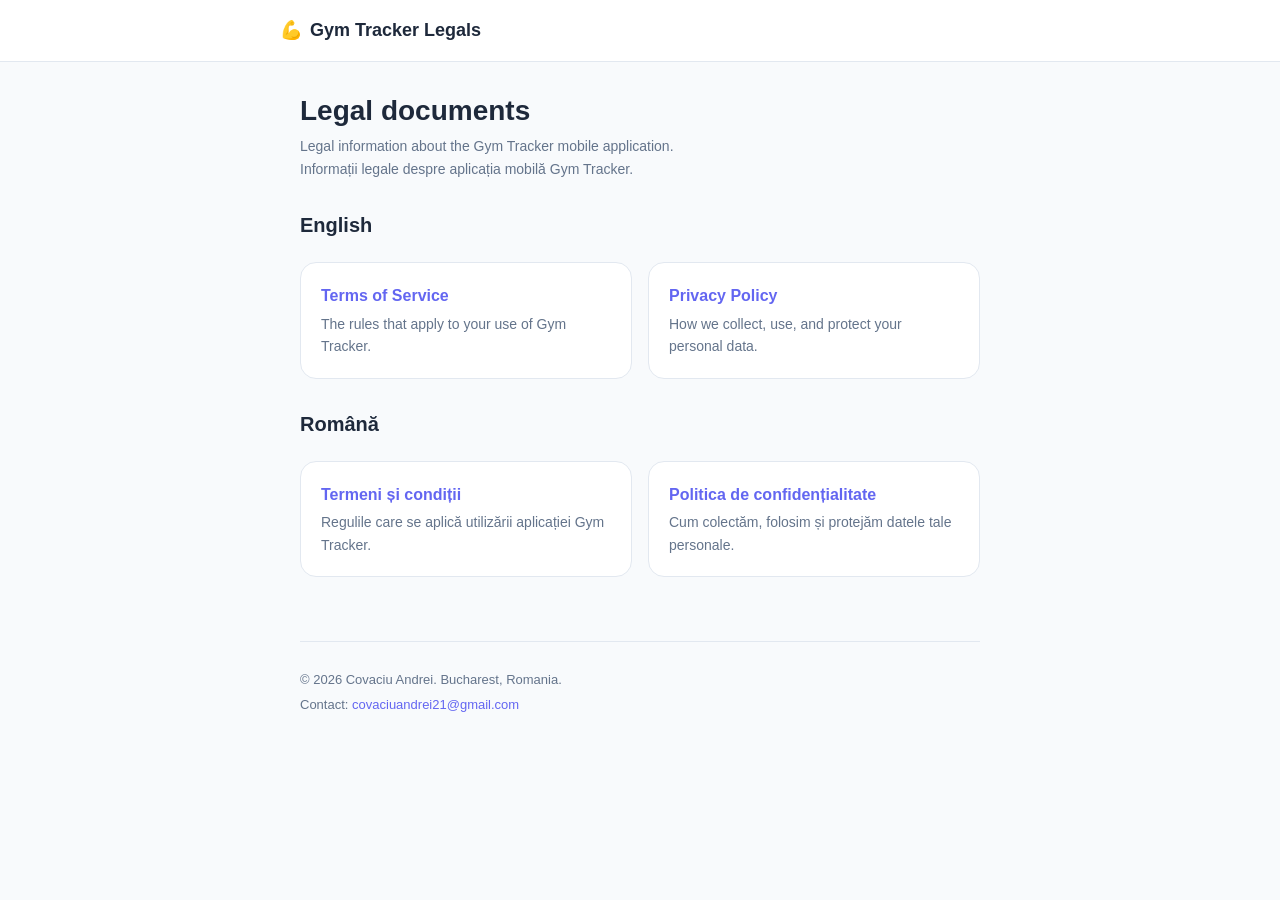
==== legal/index.html @ 3cfffce9 "add pages for terms&cond and privacy policy using firebase hosting" ====
<!doctype html>
<html lang="en">
  <head>
    <meta charset="UTF-8" />
    <meta name="viewport" content="width=device-width, initial-scale=1.0" />
    <meta name="color-scheme" content="light dark" />
    <meta name="robots" content="index, follow" />
    <title>Gym Tracker — Legal</title>
    <link rel="stylesheet" href="style.css" />
  </head>
  <body>
    <header class="site-header">
      <a href="index.html" class="brand">
        <span class="brand-accent">💪</span>
        <span>Gym Tracker Legals</span>
      </a>
    </header>

    <main>
      <h1>Legal documents</h1>
      <p class="meta">
        Legal information about the Gym Tracker mobile application.<br />
        Informații legale despre aplicația mobilă Gym Tracker.
      </p>

      <h2>English</h2>
      <div class="card-grid">
        <a class="card" href="terms-en.html">
          <h3>Terms of Service</h3>
          <p>The rules that apply to your use of Gym Tracker.</p>
        </a>
        <a class="card" href="privacy-en.html">
          <h3>Privacy Policy</h3>
          <p>How we collect, use, and protect your personal data.</p>
        </a>
      </div>

      <h2>Română</h2>
      <div class="card-grid">
        <a class="card" href="terms-ro.html">
          <h3>Termeni și condiții</h3>
          <p>Regulile care se aplică utilizării aplicației Gym Tracker.</p>
        </a>
        <a class="card" href="privacy-ro.html">
          <h3>Politica de confidențialitate</h3>
          <p>Cum colectăm, folosim și protejăm datele tale personale.</p>
        </a>
      </div>

      <footer>
        <p>© 2026 Covaciu Andrei. Bucharest, Romania.</p>
        <p>
          Contact:
          <a href="mailto:covaciuandrei21@gmail.com"
            >covaciuandrei21@gmail.com</a
          >
        </p>
      </footer>
    </main>
  </body>
</html>
---- legal/style.css ----
:root {
  --primary: #6366f1;
  --primary-dark: #4f46e5;
  --bg: #f8fafc;
  --surface: #ffffff;
  --text: #1e293b;
  --text-muted: #64748b;
  --border: #e2e8f0;
  --code-bg: #f1f5f9;
}

@media (prefers-color-scheme: dark) {
  :root {
    --bg: #0f172a;
    --surface: #1e293b;
    --text: #f1f5f9;
    --text-muted: #94a3b8;
    --border: #334155;
    --code-bg: #334155;
  }
}

* {
  box-sizing: border-box;
}

html {
  -webkit-text-size-adjust: 100%;
}

body {
  margin: 0;
  padding: 0;
  font-family: -apple-system, BlinkMacSystemFont, "Segoe UI", Roboto, Oxygen,
    Ubuntu, Cantarell, "Helvetica Neue", sans-serif;
  font-size: 16px;
  line-height: 1.6;
  color: var(--text);
  background-color: var(--bg);
  -webkit-font-smoothing: antialiased;
  -moz-osx-font-smoothing: grayscale;
}

main {
  max-width: 720px;
  margin: 0 auto;
  padding: 32px 20px 64px;
}

header.site-header {
  padding: 16px 20px;
  border-bottom: 1px solid var(--border);
  background-color: var(--surface);
}

header.site-header .brand {
  max-width: 720px;
  margin: 0 auto;
  font-weight: 700;
  font-size: 18px;
  color: var(--text);
  text-decoration: none;
  display: flex;
  align-items: center;
  gap: 8px;
}

header.site-header .brand-accent {
  color: var(--primary);
}

h1 {
  font-size: 28px;
  font-weight: 700;
  margin: 0 0 8px;
  color: var(--text);
  line-height: 1.2;
}

h2 {
  font-size: 20px;
  font-weight: 600;
  margin: 32px 0 12px;
  color: var(--text);
  line-height: 1.3;
}

h3 {
  font-size: 17px;
  font-weight: 600;
  margin: 20px 0 8px;
  color: var(--text);
}

p {
  margin: 0 0 16px;
}

ul,
ol {
  margin: 0 0 16px;
  padding-left: 24px;
}

li {
  margin-bottom: 6px;
}

a {
  color: var(--primary);
  text-decoration: none;
}

a:hover,
a:focus {
  color: var(--primary-dark);
  text-decoration: underline;
}

strong {
  font-weight: 600;
}

.meta {
  color: var(--text-muted);
  font-size: 14px;
  margin-bottom: 24px;
}

.meta p {
  margin: 2px 0;
}

.language-switch {
  display: inline-flex;
  gap: 8px;
  margin-bottom: 20px;
  font-size: 14px;
}

.language-switch a {
  padding: 4px 10px;
  border: 1px solid var(--border);
  border-radius: 8px;
  color: var(--text-muted);
}

.language-switch a.active {
  background-color: var(--primary);
  color: #ffffff;
  border-color: var(--primary);
}

.language-switch a:hover:not(.active) {
  color: var(--primary);
  border-color: var(--primary);
  text-decoration: none;
}

.back-link {
  display: inline-block;
  margin-bottom: 24px;
  font-size: 14px;
  color: var(--text-muted);
}

.back-link:hover {
  color: var(--primary);
}

table {
  width: 100%;
  border-collapse: collapse;
  margin: 0 0 16px;
  font-size: 14px;
  overflow-x: auto;
  display: block;
}

@media (min-width: 520px) {
  table {
    display: table;
  }
}

th,
td {
  border: 1px solid var(--border);
  padding: 8px 12px;
  text-align: left;
  vertical-align: top;
}

th {
  background-color: var(--code-bg);
  font-weight: 600;
}

hr {
  border: 0;
  border-top: 1px solid var(--border);
  margin: 32px 0;
}

footer {
  margin-top: 64px;
  padding-top: 24px;
  border-top: 1px solid var(--border);
  font-size: 13px;
  color: var(--text-muted);
}

footer p {
  margin: 4px 0;
}

/* Landing page card grid */
.card-grid {
  display: grid;
  gap: 16px;
  margin: 24px 0;
}

@media (min-width: 520px) {
  .card-grid {
    grid-template-columns: 1fr 1fr;
  }
}

.card {
  display: block;
  padding: 20px;
  background-color: var(--surface);
  border: 1px solid var(--border);
  border-radius: 16px;
  color: var(--text);
  text-decoration: none;
  transition: border-color 0.15s ease, transform 0.15s ease;
}

.card:hover {
  border-color: var(--primary);
  transform: translateY(-2px);
  text-decoration: none;
}

.card h3 {
  margin: 0 0 4px;
  color: var(--primary);
  font-size: 16px;
}

.card p {
  margin: 0;
  font-size: 14px;
  color: var(--text-muted);
}
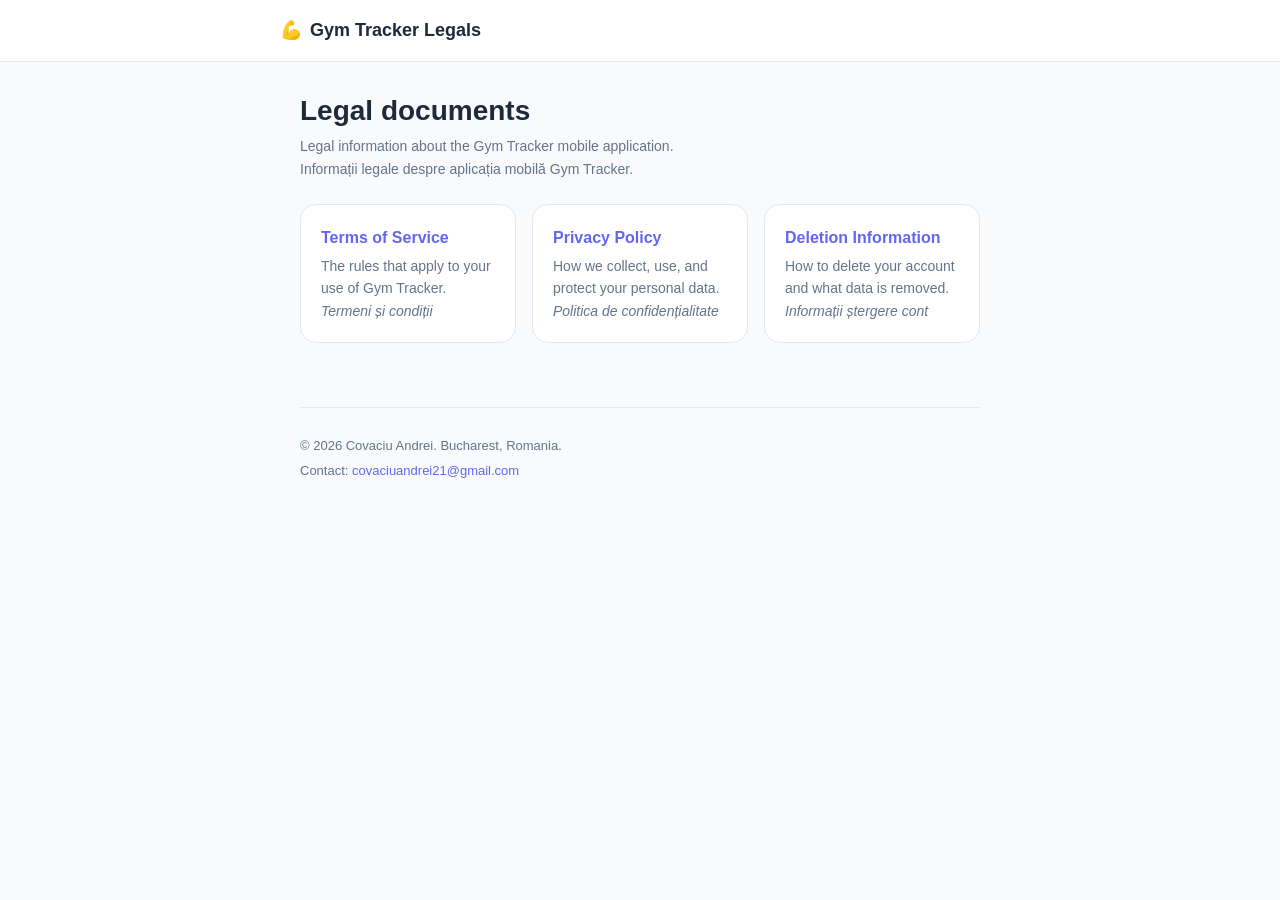
==== commit a91cc56d: "refactor legals pages" ====
--- a/legal/index.html
+++ b/legal/index.html
@@ -5,6 +5,10 @@
     <meta name="viewport" content="width=device-width, initial-scale=1.0" />
     <meta name="color-scheme" content="light dark" />
     <meta name="robots" content="index, follow" />
+    <meta
+      name="description"
+      content="Legal documents for the Gym Tracker mobile application: Terms of Service, Privacy Policy, and Deletion Information. Available in English and Romanian."
+    />
     <title>Gym Tracker — Legal</title>
     <link rel="stylesheet" href="style.css" />
   </head>
@@ -23,27 +27,27 @@
         Informații legale despre aplicația mobilă Gym Tracker.
       </p>
 
-      <h2>English</h2>
-      <div class="card-grid">
-        <a class="card" href="terms-en.html">
+      <div class="card-grid card-grid--three">
+        <a class="card" id="card-terms" href="terms?lang=en">
           <h3>Terms of Service</h3>
-          <p>The rules that apply to your use of Gym Tracker.</p>
+          <p>
+            The rules that apply to your use of Gym Tracker.<br />
+            <em>Termeni și condiții</em>
+          </p>
         </a>
-        <a class="card" href="privacy-en.html">
+        <a class="card" id="card-privacy" href="privacy?lang=en">
           <h3>Privacy Policy</h3>
-          <p>How we collect, use, and protect your personal data.</p>
+          <p>
+            How we collect, use, and protect your personal data.<br />
+            <em>Politica de confidențialitate</em>
+          </p>
         </a>
-      </div>
-
-      <h2>Română</h2>
-      <div class="card-grid">
-        <a class="card" href="terms-ro.html">
-          <h3>Termeni și condiții</h3>
-          <p>Regulile care se aplică utilizării aplicației Gym Tracker.</p>
-        </a>
-        <a class="card" href="privacy-ro.html">
-          <h3>Politica de confidențialitate</h3>
-          <p>Cum colectăm, folosim și protejăm datele tale personale.</p>
+        <a class="card" id="card-deletion" href="deletion?lang=en">
+          <h3>Deletion Information</h3>
+          <p>
+            How to delete your account and what data is removed.<br />
+            <em>Informații ștergere cont</em>
+          </p>
         </a>
       </div>
 
--- a/legal/style.css
+++ b/legal/style.css
@@ -157,6 +157,11 @@
   text-decoration: none;
 }
 
+/* Bilingual toggle: hide inactive language blocks */
+.lang-hidden {
+  display: none !important;
+}
+
 .back-link {
   display: inline-block;
   margin-bottom: 24px;
@@ -227,6 +232,12 @@
   }
 }
 
+@media (min-width: 720px) {
+  .card-grid--three {
+    grid-template-columns: 1fr 1fr 1fr;
+  }
+}
+
 .card {
   display: block;
   padding: 20px;
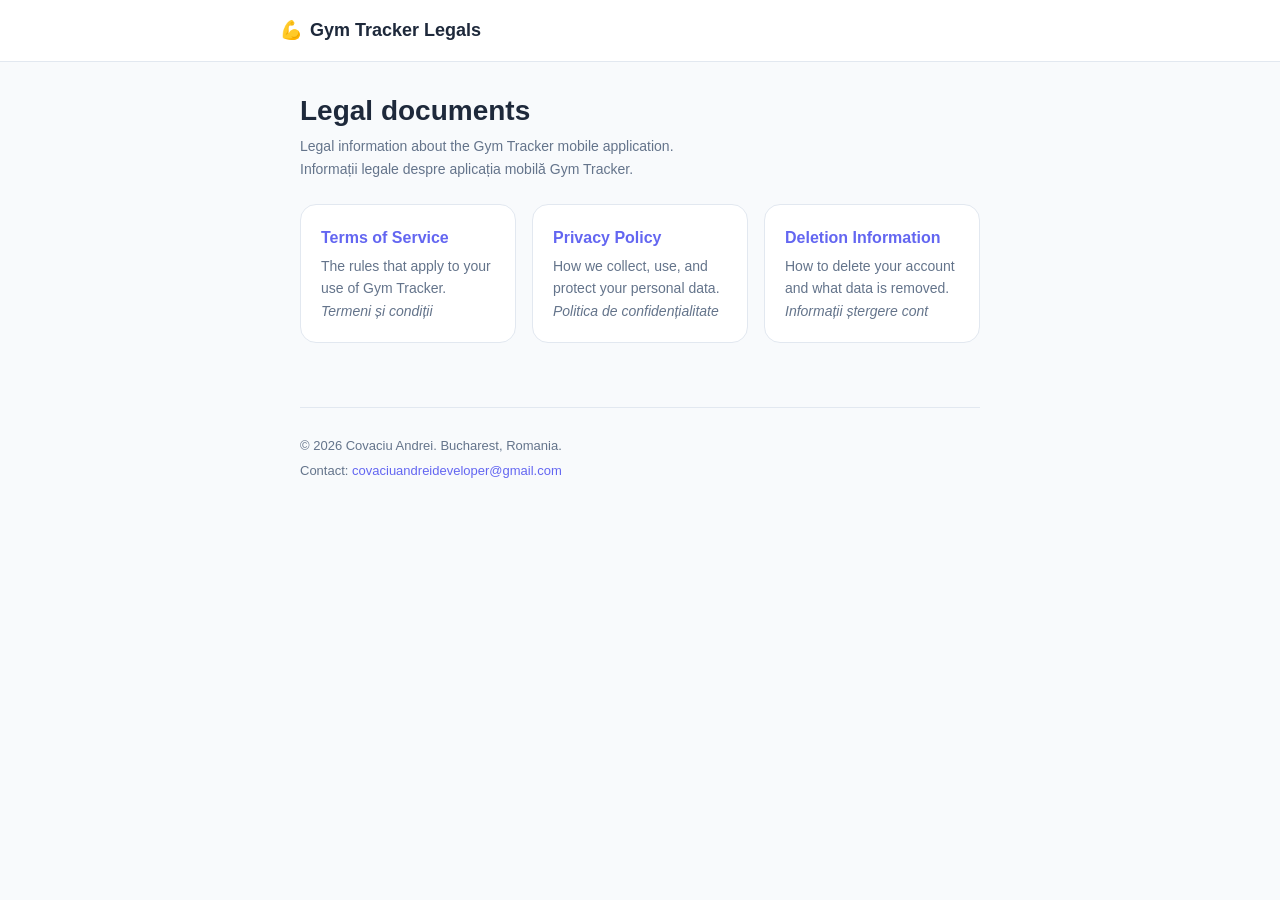
==== commit a5384275: "update email" ====
--- a/legal/index.html
+++ b/legal/index.html
@@ -55,8 +55,8 @@
         <p>© 2026 Covaciu Andrei. Bucharest, Romania.</p>
         <p>
           Contact:
-          <a href="mailto:covaciuandrei21@gmail.com"
-            >covaciuandrei21@gmail.com</a
+          <a href="mailto:covaciuandreideveloper@gmail.com"
+            >covaciuandreideveloper@gmail.com</a
           >
         </p>
       </footer>
